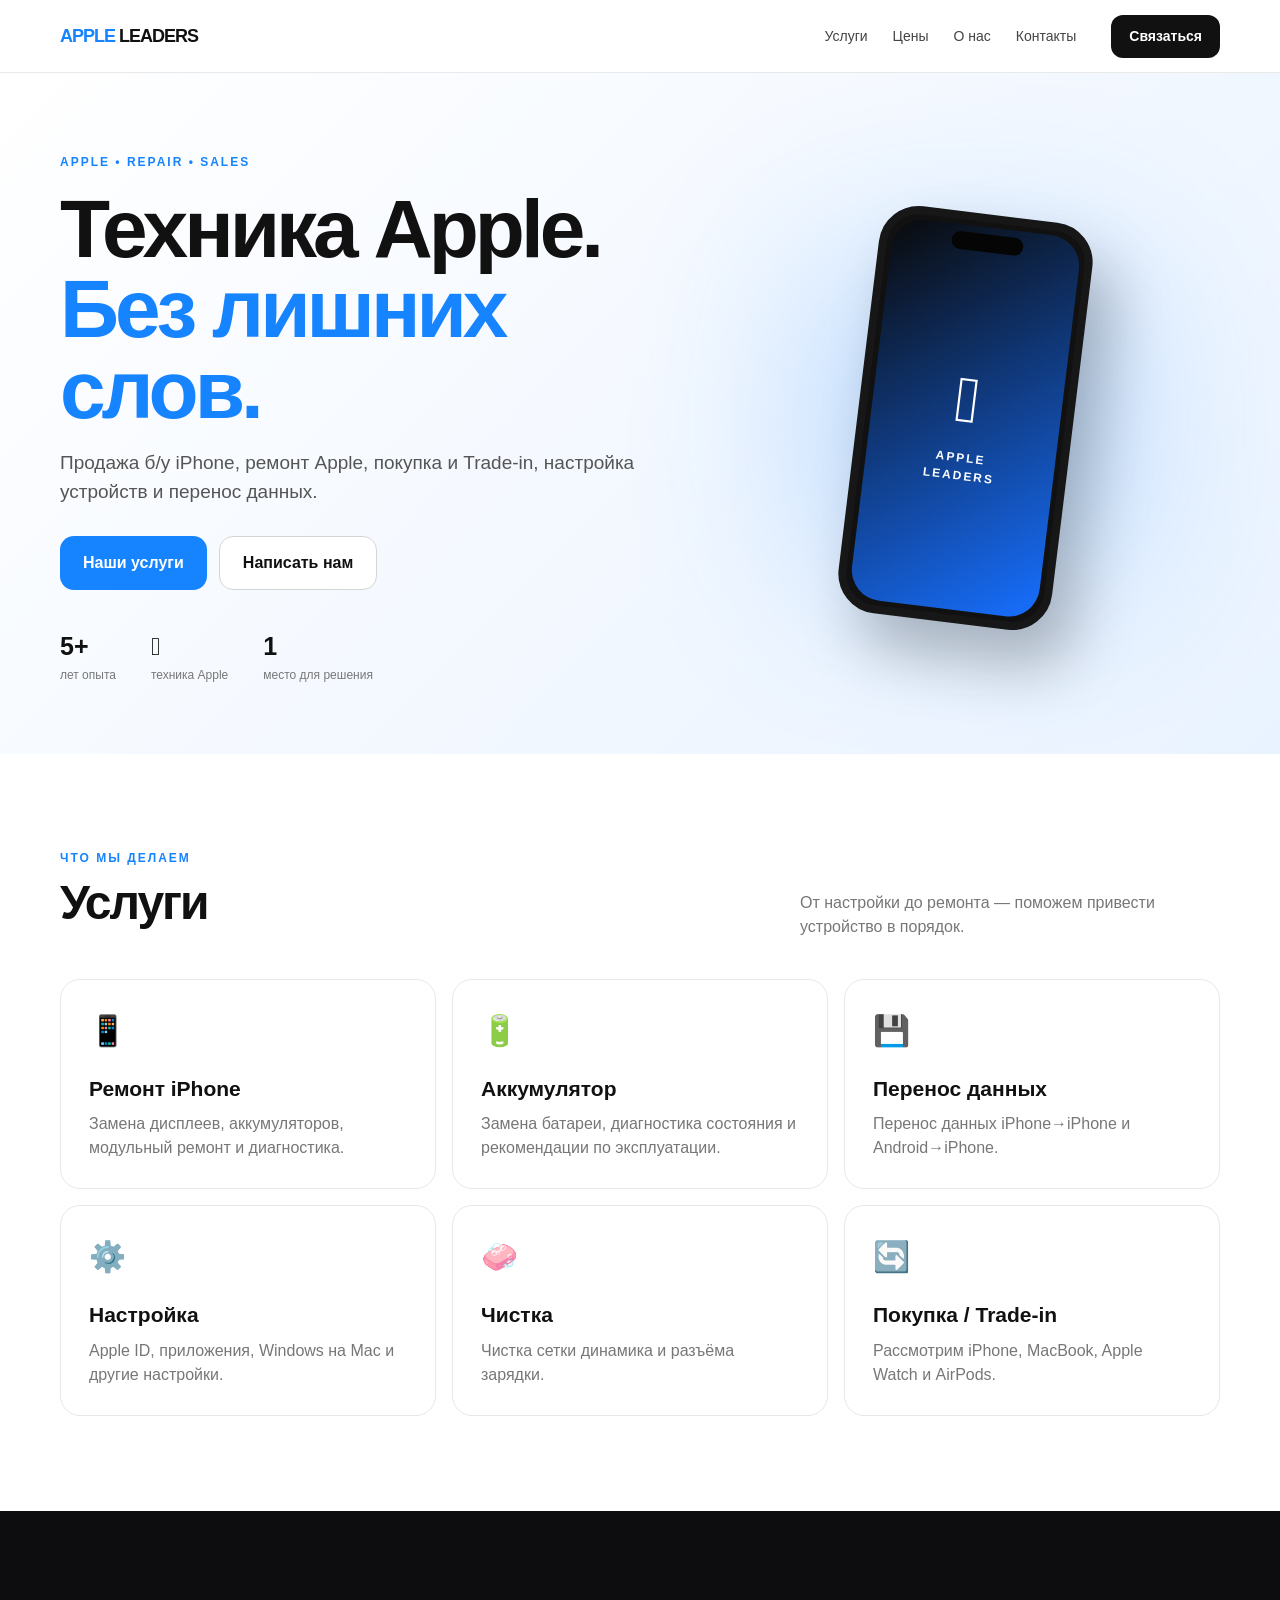
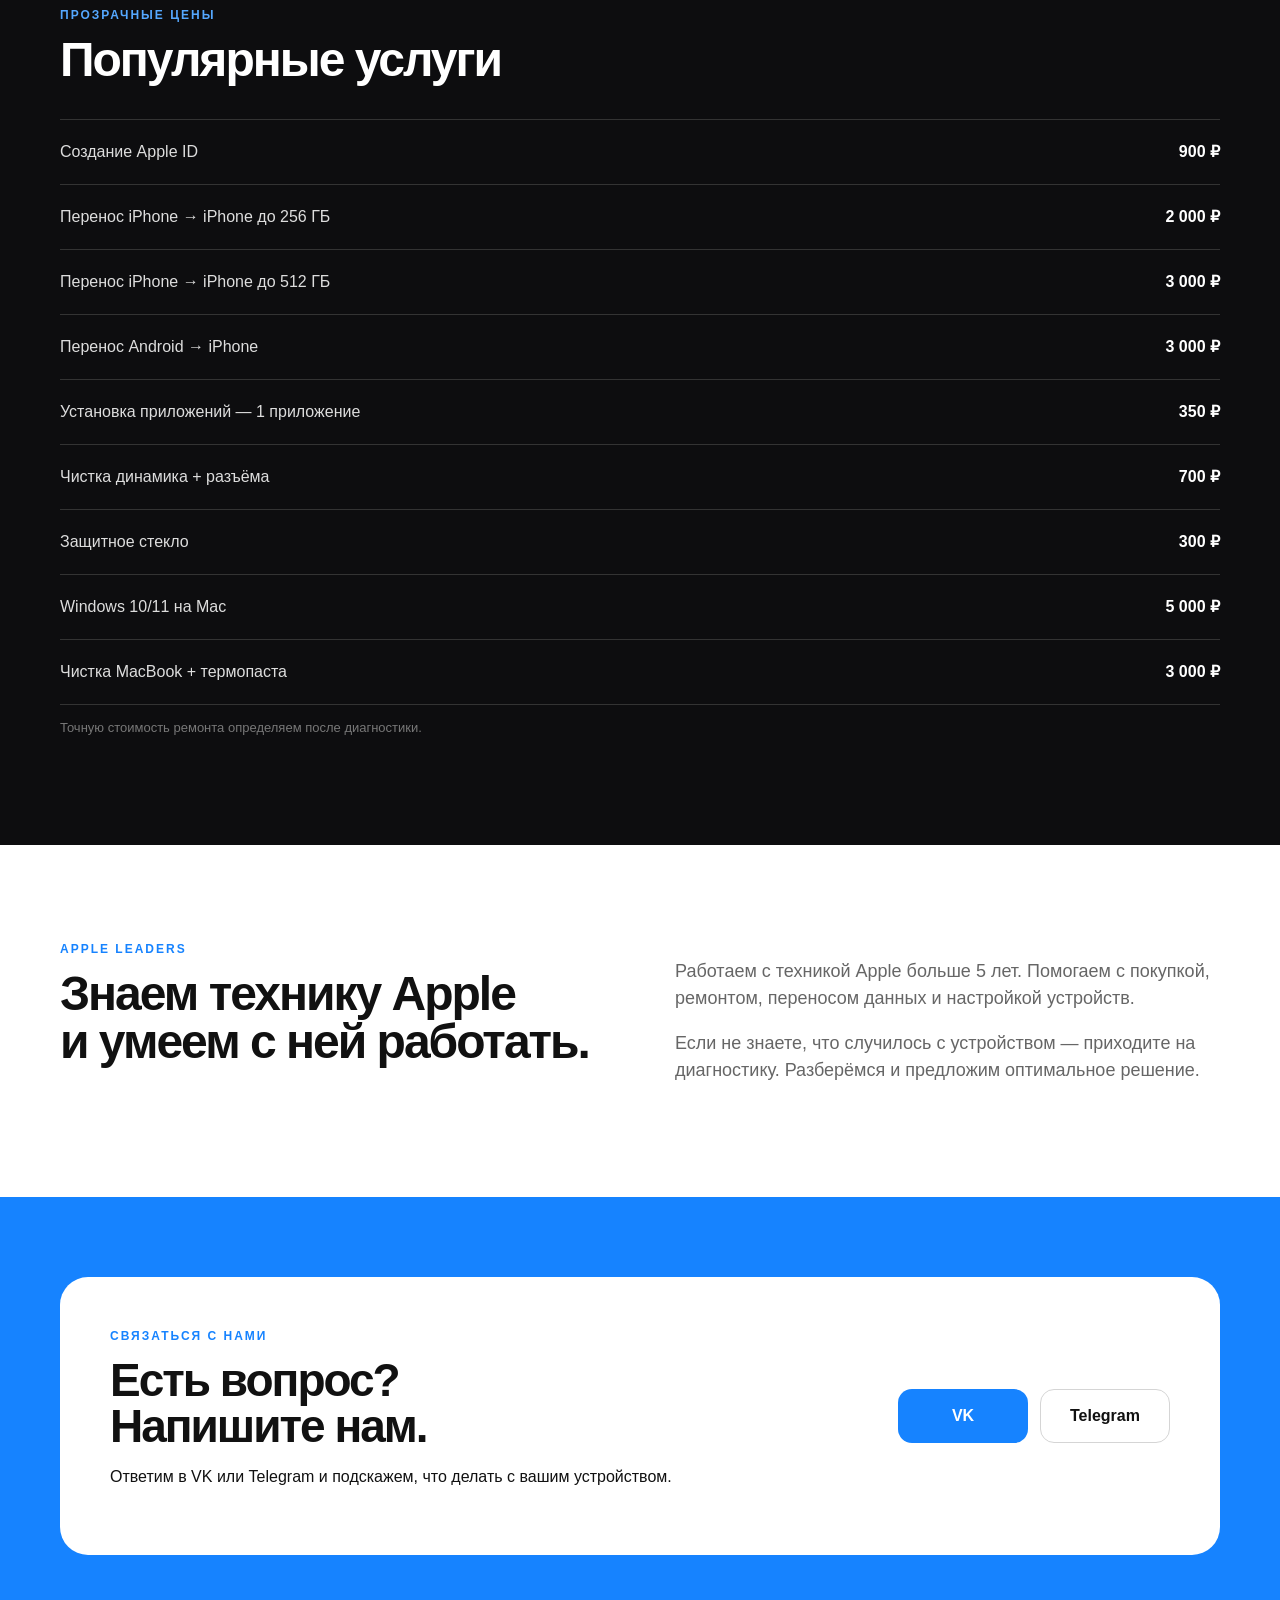
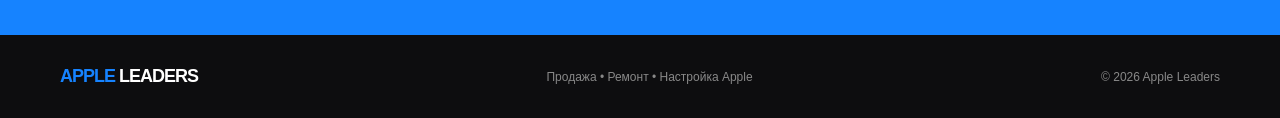
==== index.html @ 628ec152 "Add files via upload" ====
<!doctype html>
<html lang="ru">
<head>
  <meta charset="utf-8">
  <meta name="viewport" content="width=device-width, initial-scale=1">
  <meta name="description" content="Apple Leaders — продажа, ремонт и настройка техники Apple. Б/у iPhone, ремонт, Trade-in и услуги.">
  <title>Apple Leaders — Apple техника и ремонт</title>
  <link rel="stylesheet" href="style.css">
</head>
<body>
<header class="header">
  <div class="container nav">
    <a class="logo" href="#top"><span>APPLE</span> LEADERS</a>
    <nav>
      <a href="#services">Услуги</a>
      <a href="#prices">Цены</a>
      <a href="#about">О нас</a>
      <a href="#contacts">Контакты</a>
    </nav>
    <a class="nav-btn" href="#contacts">Связаться</a>
  </div>
</header>

<main id="top">
  <section class="hero">
    <div class="container hero-grid">
      <div>
        <div class="badge">APPLE • REPAIR • SALES</div>
        <h1>Техника Apple.<br><span>Без лишних слов.</span></h1>
        <p class="hero-text">Продажа б/у iPhone, ремонт Apple, покупка и Trade-in, настройка устройств и перенос данных.</p>
        <div class="hero-actions">
          <a class="btn primary" href="#services">Наши услуги</a>
          <a class="btn secondary" href="#contacts">Написать нам</a>
        </div>
        <div class="stats">
          <div><b>5+</b><span>лет опыта</span></div>
          <div><b></b><span>техника Apple</span></div>
          <div><b>1</b><span>место для решения</span></div>
        </div>
      </div>
      <div class="device-card">
        <div class="glow"></div>
        <div class="iphone">
          <div class="camera"></div>
          <div class="screen">
            <div class="screen-logo"></div>
            <div class="screen-text">APPLE<br>LEADERS</div>
          </div>
        </div>
      </div>
    </div>
  </section>

  <section id="services" class="section">
    <div class="container">
      <div class="section-head">
        <div><div class="eyebrow">ЧТО МЫ ДЕЛАЕМ</div><h2>Услуги</h2></div>
        <p>От настройки до ремонта — поможем привести устройство в порядок.</p>
      </div>
      <div class="cards">
        <article class="card"><div class="icon">📱</div><h3>Ремонт iPhone</h3><p>Замена дисплеев, аккумуляторов, модульный ремонт и диагностика.</p></article>
        <article class="card"><div class="icon">🔋</div><h3>Аккумулятор</h3><p>Замена батареи, диагностика состояния и рекомендации по эксплуатации.</p></article>
        <article class="card"><div class="icon">💾</div><h3>Перенос данных</h3><p>Перенос данных iPhone→iPhone и Android→iPhone.</p></article>
        <article class="card"><div class="icon">⚙️</div><h3>Настройка</h3><p>Apple ID, приложения, Windows на Mac и другие настройки.</p></article>
        <article class="card"><div class="icon">🧼</div><h3>Чистка</h3><p>Чистка сетки динамика и разъёма зарядки.</p></article>
        <article class="card"><div class="icon">🔄</div><h3>Покупка / Trade-in</h3><p>Рассмотрим iPhone, MacBook, Apple Watch и AirPods.</p></article>
      </div>
    </div>
  </section>

  <section id="prices" class="section dark-section">
    <div class="container">
      <div class="eyebrow">ПРОЗРАЧНЫЕ ЦЕНЫ</div>
      <h2>Популярные услуги</h2>
      <div class="price-list">
        <div><span>Создание Apple ID</span><b>900 ₽</b></div>
        <div><span>Перенос iPhone → iPhone до 256 ГБ</span><b>2 000 ₽</b></div>
        <div><span>Перенос iPhone → iPhone до 512 ГБ</span><b>3 000 ₽</b></div>
        <div><span>Перенос Android → iPhone</span><b>3 000 ₽</b></div>
        <div><span>Установка приложений — 1 приложение</span><b>350 ₽</b></div>
        <div><span>Чистка динамика + разъёма</span><b>700 ₽</b></div>
        <div><span>Защитное стекло</span><b>300 ₽</b></div>
        <div><span>Windows 10/11 на Mac</span><b>5 000 ₽</b></div>
        <div><span>Чистка MacBook + термопаста</span><b>3 000 ₽</b></div>
      </div>
      <p class="note">Точную стоимость ремонта определяем после диагностики.</p>
    </div>
  </section>

  <section id="about" class="section">
    <div class="container about">
      <div>
        <div class="eyebrow">APPLE LEADERS</div>
        <h2>Знаем технику Apple<br>и умеем с ней работать.</h2>
      </div>
      <div class="about-text">
        <p>Работаем с техникой Apple больше 5 лет. Помогаем с покупкой, ремонтом, переносом данных и настройкой устройств.</p>
        <p>Если не знаете, что случилось с устройством — приходите на диагностику. Разберёмся и предложим оптимальное решение.</p>
      </div>
    </div>
  </section>

  <section id="contacts" class="contact-section">
    <div class="container contact-box">
      <div>
        <div class="eyebrow">СВЯЗАТЬСЯ С НАМИ</div>
        <h2>Есть вопрос?<br>Напишите нам.</h2>
        <p>Ответим в VK или Telegram и подскажем, что делать с вашим устройством.</p>
      </div>
      <div class="contact-actions">
        <a class="btn primary big" href="https://vk.ru/appleleadersphone" target="_blank" rel="noopener">VK</a>
        <a class="btn secondary big" href="https://t.me/appleleaders" target="_blank" rel="noopener">Telegram</a>
      </div>
    </div>
  </section>
</main>

<footer>
  <div class="container footer">
    <div class="logo"><span>APPLE</span> LEADERS</div>
    <div>Продажа • Ремонт • Настройка Apple</div>
    <div>© 2026 Apple Leaders</div>
  </div>
</footer>
</body>
</html>
---- style.css ----
*{box-sizing:border-box}html{scroll-behavior:smooth}body{margin:0;font-family:-apple-system,BlinkMacSystemFont,"Segoe UI",Arial,sans-serif;background:#fff;color:#111;line-height:1.5}.container{width:min(1160px,calc(100% - 40px));margin:auto}.header{position:sticky;top:0;z-index:10;background:rgba(255,255,255,.92);backdrop-filter:blur(14px);border-bottom:1px solid #e9e9e9}.nav{height:72px;display:flex;align-items:center;gap:35px}.logo{font-weight:900;letter-spacing:-1px;text-decoration:none;color:#111;font-size:18px;white-space:nowrap}.logo span{color:#1683ff}.nav nav{display:flex;gap:25px;margin-left:auto}.nav nav a{color:#444;text-decoration:none;font-size:14px}.nav-btn{background:#111;color:#fff;text-decoration:none;padding:11px 18px;border-radius:12px;font-weight:700;font-size:14px}.hero{overflow:hidden;background:linear-gradient(135deg,#fff 0%,#f3f8ff 55%,#e9f3ff 100%);padding:80px 0 70px}.hero-grid{display:grid;grid-template-columns:1.1fr .9fr;align-items:center;gap:30px}.badge,.eyebrow{color:#1683ff;font-weight:800;font-size:12px;letter-spacing:2px}.hero h1{font-size:clamp(48px,7vw,82px);line-height:.98;letter-spacing:-4px;margin:18px 0}.hero h1 span{color:#1683ff}.hero-text{max-width:650px;color:#555;font-size:19px}.hero-actions{display:flex;gap:12px;margin:30px 0}.btn{display:inline-flex;justify-content:center;align-items:center;text-decoration:none;border-radius:14px;padding:14px 23px;font-weight:800}.primary{background:#1683ff;color:#fff}.secondary{border:1px solid #d5d5d5;color:#111;background:#fff}.stats{display:flex;gap:35px;margin-top:38px}.stats div{display:flex;flex-direction:column}.stats b{font-size:25px}.stats span{color:#777;font-size:12px}.device-card{height:460px;display:flex;align-items:center;justify-content:center;position:relative}.glow{position:absolute;width:330px;height:330px;background:#1683ff;filter:blur(90px);opacity:.22}.iphone{width:215px;height:410px;border:8px solid #171717;border-radius:40px;background:#111;position:relative;box-shadow:25px 35px 60px rgba(0,0,0,.25);transform:rotate(7deg)}.screen{position:absolute;inset:5px;border-radius:31px;background:linear-gradient(145deg,#0a0a0a,#176fff);display:flex;align-items:center;justify-content:center;flex-direction:column;color:white}.camera{position:absolute;z-index:2;top:12px;left:50%;transform:translateX(-50%);width:72px;height:18px;background:#050505;border-radius:20px}.screen-logo{font-size:65px}.screen-text{text-align:center;font-weight:900;letter-spacing:2px;font-size:12px}.section{padding:95px 0}.section-head{display:flex;justify-content:space-between;align-items:end;margin-bottom:40px}.section-head p{max-width:420px;color:#777;margin:0}h2{font-size:48px;line-height:1;letter-spacing:-2px;margin:12px 0}.cards{display:grid;grid-template-columns:repeat(3,1fr);gap:16px}.card{border:1px solid #e8e8e8;border-radius:20px;padding:28px;min-height:210px;transition:.2s}.card:hover{transform:translateY(-4px);box-shadow:0 15px 40px rgba(0,0,0,.07)}.icon{font-size:30px;margin-bottom:20px}.card h3{margin:0 0 8px;font-size:21px}.card p{margin:0;color:#777}.dark-section{background:#0d0d0f;color:#fff}.dark-section .eyebrow{color:#55a8ff}.price-list{margin-top:35px;border-top:1px solid #333}.price-list div{display:flex;justify-content:space-between;gap:20px;padding:20px 0;border-bottom:1px solid #333;color:#ddd}.price-list b{color:#fff;white-space:nowrap}.note{color:#777;font-size:13px}.about{display:grid;grid-template-columns:1fr 1fr;gap:70px;align-items:start}.about-text{color:#666;font-size:18px}.contact-section{padding:80px 0;background:#1683ff}.contact-box{background:#fff;border-radius:28px;padding:50px;display:flex;align-items:center;justify-content:space-between;gap:30px}.contact-actions{display:flex;gap:12px}.big{min-width:130px}.contact-section h2{font-size:46px}footer{background:#0d0d0f;color:#888;padding:28px 0}.footer{display:flex;justify-content:space-between;gap:20px;align-items:center;font-size:12px}.footer .logo{color:#fff}.footer .logo span{color:#1683ff}@media(max-width:800px){.nav{gap:15px}.nav nav{display:none}.hero{padding-top:55px}.hero-grid{grid-template-columns:1fr}.device-card{height:360px}.cards{grid-template-columns:1fr 1fr}.about{grid-template-columns:1fr;gap:20px}.contact-box{flex-direction:column;align-items:flex-start}.footer{flex-direction:column;align-items:flex-start}}@media(max-width:520px){.container{width:min(100% - 28px,1160px)}.hero h1{font-size:50px;letter-spacing:-3px}.hero-text{font-size:16px}.stats{gap:18px}.cards{grid-template-columns:1fr}.section{padding:65px 0}h2{font-size:38px}.section-head{display:block}.section-head p{margin-top:18px}.contact-box{padding:30px}.contact-section h2{font-size:38px}.contact-actions{width:100%}.contact-actions .btn{flex:1}.footer{font-size:11px}}
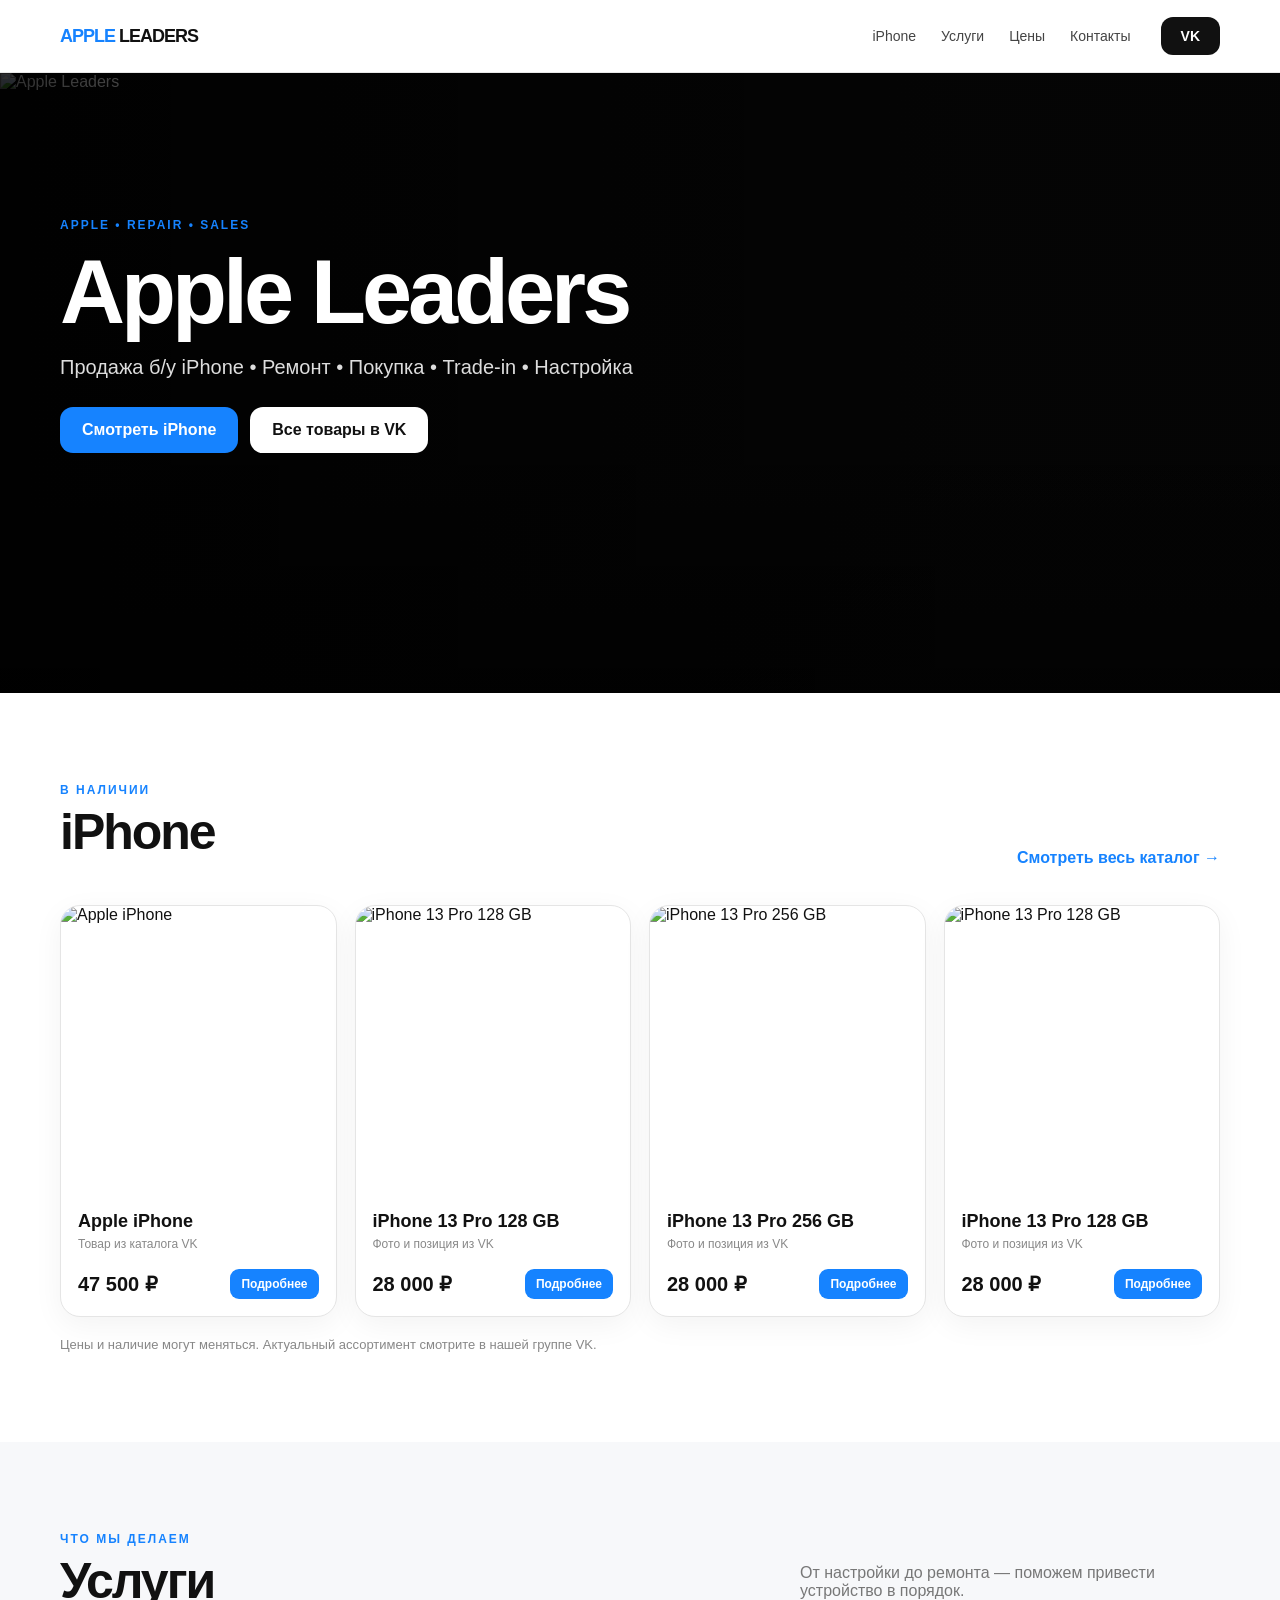
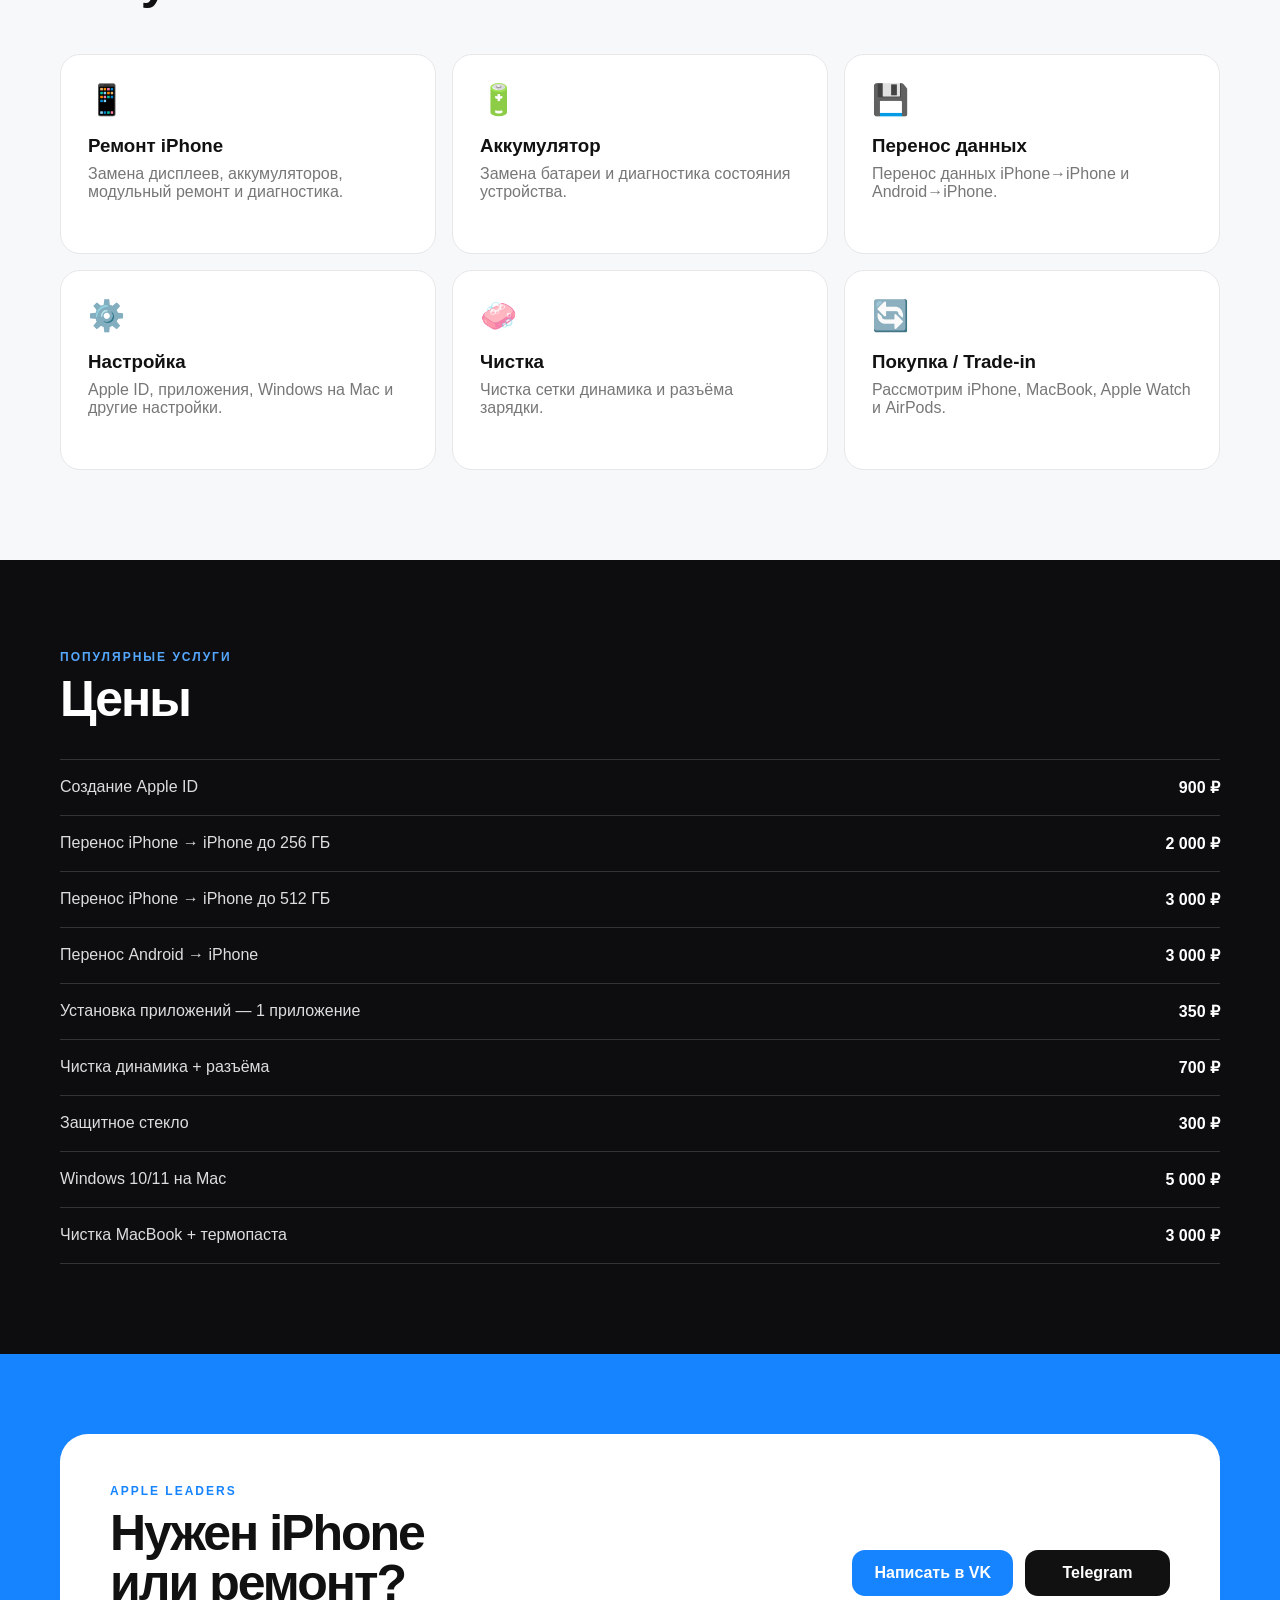
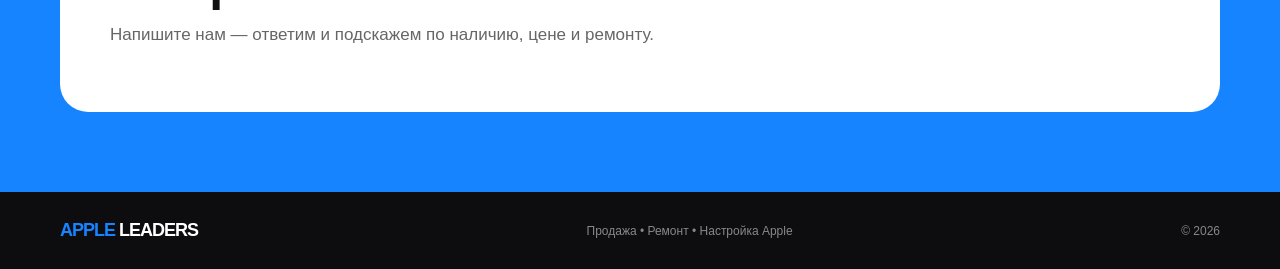
==== commit 4f8d905a: "Add files via upload" ====
--- a/index.html
+++ b/index.html
@@ -1,126 +1,99 @@
 <!doctype html>
 <html lang="ru">
 <head>
-  <meta charset="utf-8">
-  <meta name="viewport" content="width=device-width, initial-scale=1">
-  <meta name="description" content="Apple Leaders — продажа, ремонт и настройка техники Apple. Б/у iPhone, ремонт, Trade-in и услуги.">
-  <title>Apple Leaders — Apple техника и ремонт</title>
-  <link rel="stylesheet" href="style.css">
+<meta charset="utf-8">
+<meta name="viewport" content="width=device-width,initial-scale=1">
+<meta name="description" content="Apple Leaders — продажа б/у iPhone, ремонт и настройка техники Apple.">
+<title>Apple Leaders — Apple техника и ремонт</title>
+<link rel="stylesheet" href="style.css">
 </head>
 <body>
 <header class="header">
   <div class="container nav">
     <a class="logo" href="#top"><span>APPLE</span> LEADERS</a>
-    <nav>
-      <a href="#services">Услуги</a>
-      <a href="#prices">Цены</a>
-      <a href="#about">О нас</a>
-      <a href="#contacts">Контакты</a>
-    </nav>
-    <a class="nav-btn" href="#contacts">Связаться</a>
+    <nav><a href="#catalog">iPhone</a><a href="#services">Услуги</a><a href="#prices">Цены</a><a href="#contacts">Контакты</a></nav>
+    <a class="nav-btn" href="https://vk.ru/appleleadersphone" target="_blank" rel="noopener">VK</a>
   </div>
 </header>
 
 <main id="top">
-  <section class="hero">
-    <div class="container hero-grid">
-      <div>
-        <div class="badge">APPLE • REPAIR • SALES</div>
-        <h1>Техника Apple.<br><span>Без лишних слов.</span></h1>
-        <p class="hero-text">Продажа б/у iPhone, ремонт Apple, покупка и Trade-in, настройка устройств и перенос данных.</p>
-        <div class="hero-actions">
-          <a class="btn primary" href="#services">Наши услуги</a>
-          <a class="btn secondary" href="#contacts">Написать нам</a>
-        </div>
-        <div class="stats">
-          <div><b>5+</b><span>лет опыта</span></div>
-          <div><b></b><span>техника Apple</span></div>
-          <div><b>1</b><span>место для решения</span></div>
-        </div>
-      </div>
-      <div class="device-card">
-        <div class="glow"></div>
-        <div class="iphone">
-          <div class="camera"></div>
-          <div class="screen">
-            <div class="screen-logo"></div>
-            <div class="screen-text">APPLE<br>LEADERS</div>
-          </div>
-        </div>
-      </div>
+<section class="hero">
+  <div class="hero-image">
+    <img src="images/hero.jpg" alt="Apple Leaders">
+  </div>
+  <div class="hero-overlay"></div>
+  <div class="container hero-content">
+    <div class="badge">APPLE • REPAIR • SALES</div>
+    <h1>Apple Leaders</h1>
+    <p>Продажа б/у iPhone • Ремонт • Покупка • Trade-in • Настройка</p>
+    <div class="hero-actions">
+      <a class="btn primary" href="#catalog">Смотреть iPhone</a>
+      <a class="btn secondary" href="https://vk.ru/appleleadersphone" target="_blank" rel="noopener">Все товары в VK</a>
     </div>
-  </section>
+  </div>
+</section>
 
-  <section id="services" class="section">
-    <div class="container">
-      <div class="section-head">
-        <div><div class="eyebrow">ЧТО МЫ ДЕЛАЕМ</div><h2>Услуги</h2></div>
-        <p>От настройки до ремонта — поможем привести устройство в порядок.</p>
-      </div>
-      <div class="cards">
-        <article class="card"><div class="icon">📱</div><h3>Ремонт iPhone</h3><p>Замена дисплеев, аккумуляторов, модульный ремонт и диагностика.</p></article>
-        <article class="card"><div class="icon">🔋</div><h3>Аккумулятор</h3><p>Замена батареи, диагностика состояния и рекомендации по эксплуатации.</p></article>
-        <article class="card"><div class="icon">💾</div><h3>Перенос данных</h3><p>Перенос данных iPhone→iPhone и Android→iPhone.</p></article>
-        <article class="card"><div class="icon">⚙️</div><h3>Настройка</h3><p>Apple ID, приложения, Windows на Mac и другие настройки.</p></article>
-        <article class="card"><div class="icon">🧼</div><h3>Чистка</h3><p>Чистка сетки динамика и разъёма зарядки.</p></article>
-        <article class="card"><div class="icon">🔄</div><h3>Покупка / Trade-in</h3><p>Рассмотрим iPhone, MacBook, Apple Watch и AirPods.</p></article>
-      </div>
+<section id="catalog" class="section">
+  <div class="container">
+    <div class="section-head">
+      <div><div class="eyebrow">В НАЛИЧИИ</div><h2>iPhone</h2></div>
+      <a class="all-link" href="https://vk.ru/appleleadersphone" target="_blank" rel="noopener">Смотреть весь каталог →</a>
     </div>
-  </section>
+    <div class="products">
+      <article class="product">
+        <img src="images/iphone-1.jpg" alt="Apple iPhone">
+        <div class="product-info"><div class="product-title">Apple iPhone</div><div class="product-meta">Товар из каталога VK</div><div class="product-bottom"><b>47 500 ₽</b><a href="https://vk.ru/appleleadersphone" target="_blank" rel="noopener">Подробнее</a></div></div>
+      </article>
+      <article class="product">
+        <img src="images/iphone-2.jpg" alt="iPhone 13 Pro 128 GB">
+        <div class="product-info"><div class="product-title">iPhone 13 Pro 128 GB</div><div class="product-meta">Фото и позиция из VK</div><div class="product-bottom"><b>28 000 ₽</b><a href="https://vk.ru/appleleadersphone" target="_blank" rel="noopener">Подробнее</a></div></div>
+      </article>
+      <article class="product">
+        <img src="images/iphone-3.jpg" alt="iPhone 13 Pro 256 GB">
+        <div class="product-info"><div class="product-title">iPhone 13 Pro 256 GB</div><div class="product-meta">Фото и позиция из VK</div><div class="product-bottom"><b>28 000 ₽</b><a href="https://vk.ru/appleleadersphone" target="_blank" rel="noopener">Подробнее</a></div></div>
+      </article>
+      <article class="product">
+        <img src="images/iphone-4.jpg" alt="iPhone 13 Pro 128 GB">
+        <div class="product-info"><div class="product-title">iPhone 13 Pro 128 GB</div><div class="product-meta">Фото и позиция из VK</div><div class="product-bottom"><b>28 000 ₽</b><a href="https://vk.ru/appleleadersphone" target="_blank" rel="noopener">Подробнее</a></div></div>
+      </article>
+    </div>
+    <div class="catalog-note">Цены и наличие могут меняться. Актуальный ассортимент смотрите в нашей группе VK.</div>
+  </div>
+</section>
 
-  <section id="prices" class="section dark-section">
-    <div class="container">
-      <div class="eyebrow">ПРОЗРАЧНЫЕ ЦЕНЫ</div>
-      <h2>Популярные услуги</h2>
-      <div class="price-list">
-        <div><span>Создание Apple ID</span><b>900 ₽</b></div>
-        <div><span>Перенос iPhone → iPhone до 256 ГБ</span><b>2 000 ₽</b></div>
-        <div><span>Перенос iPhone → iPhone до 512 ГБ</span><b>3 000 ₽</b></div>
-        <div><span>Перенос Android → iPhone</span><b>3 000 ₽</b></div>
-        <div><span>Установка приложений — 1 приложение</span><b>350 ₽</b></div>
-        <div><span>Чистка динамика + разъёма</span><b>700 ₽</b></div>
-        <div><span>Защитное стекло</span><b>300 ₽</b></div>
-        <div><span>Windows 10/11 на Mac</span><b>5 000 ₽</b></div>
-        <div><span>Чистка MacBook + термопаста</span><b>3 000 ₽</b></div>
-      </div>
-      <p class="note">Точную стоимость ремонта определяем после диагностики.</p>
-    </div>
-  </section>
+<section id="services" class="section light">
+<div class="container">
+<div class="section-head"><div><div class="eyebrow">ЧТО МЫ ДЕЛАЕМ</div><h2>Услуги</h2></div><p>От настройки до ремонта — поможем привести устройство в порядок.</p></div>
+<div class="cards">
+<article class="card"><div class="icon">📱</div><h3>Ремонт iPhone</h3><p>Замена дисплеев, аккумуляторов, модульный ремонт и диагностика.</p></article>
+<article class="card"><div class="icon">🔋</div><h3>Аккумулятор</h3><p>Замена батареи и диагностика состояния устройства.</p></article>
+<article class="card"><div class="icon">💾</div><h3>Перенос данных</h3><p>Перенос данных iPhone→iPhone и Android→iPhone.</p></article>
+<article class="card"><div class="icon">⚙️</div><h3>Настройка</h3><p>Apple ID, приложения, Windows на Mac и другие настройки.</p></article>
+<article class="card"><div class="icon">🧼</div><h3>Чистка</h3><p>Чистка сетки динамика и разъёма зарядки.</p></article>
+<article class="card"><div class="icon">🔄</div><h3>Покупка / Trade-in</h3><p>Рассмотрим iPhone, MacBook, Apple Watch и AirPods.</p></article>
+</div></div>
+</section>
 
-  <section id="about" class="section">
-    <div class="container about">
-      <div>
-        <div class="eyebrow">APPLE LEADERS</div>
-        <h2>Знаем технику Apple<br>и умеем с ней работать.</h2>
-      </div>
-      <div class="about-text">
-        <p>Работаем с техникой Apple больше 5 лет. Помогаем с покупкой, ремонтом, переносом данных и настройкой устройств.</p>
-        <p>Если не знаете, что случилось с устройством — приходите на диагностику. Разберёмся и предложим оптимальное решение.</p>
-      </div>
-    </div>
-  </section>
+<section id="prices" class="section dark">
+<div class="container"><div class="eyebrow">ПОПУЛЯРНЫЕ УСЛУГИ</div><h2>Цены</h2>
+<div class="price-list">
+<div><span>Создание Apple ID</span><b>900 ₽</b></div>
+<div><span>Перенос iPhone → iPhone до 256 ГБ</span><b>2 000 ₽</b></div>
+<div><span>Перенос iPhone → iPhone до 512 ГБ</span><b>3 000 ₽</b></div>
+<div><span>Перенос Android → iPhone</span><b>3 000 ₽</b></div>
+<div><span>Установка приложений — 1 приложение</span><b>350 ₽</b></div>
+<div><span>Чистка динамика + разъёма</span><b>700 ₽</b></div>
+<div><span>Защитное стекло</span><b>300 ₽</b></div>
+<div><span>Windows 10/11 на Mac</span><b>5 000 ₽</b></div>
+<div><span>Чистка MacBook + термопаста</span><b>3 000 ₽</b></div>
+</div></div>
+</section>
 
-  <section id="contacts" class="contact-section">
-    <div class="container contact-box">
-      <div>
-        <div class="eyebrow">СВЯЗАТЬСЯ С НАМИ</div>
-        <h2>Есть вопрос?<br>Напишите нам.</h2>
-        <p>Ответим в VK или Telegram и подскажем, что делать с вашим устройством.</p>
-      </div>
-      <div class="contact-actions">
-        <a class="btn primary big" href="https://vk.ru/appleleadersphone" target="_blank" rel="noopener">VK</a>
-        <a class="btn secondary big" href="https://t.me/appleleaders" target="_blank" rel="noopener">Telegram</a>
-      </div>
-    </div>
-  </section>
+<section id="contacts" class="contact">
+<div class="container contact-box">
+<div><div class="eyebrow">APPLE LEADERS</div><h2>Нужен iPhone<br>или ремонт?</h2><p>Напишите нам — ответим и подскажем по наличию, цене и ремонту.</p></div>
+<div class="actions"><a class="btn primary big" href="https://vk.ru/appleleadersphone" target="_blank" rel="noopener">Написать в VK</a><a class="btn dark-btn big" href="https://t.me/appleleaders" target="_blank" rel="noopener">Telegram</a></div>
+</div></section>
 </main>
-
-<footer>
-  <div class="container footer">
-    <div class="logo"><span>APPLE</span> LEADERS</div>
-    <div>Продажа • Ремонт • Настройка Apple</div>
-    <div>© 2026 Apple Leaders</div>
-  </div>
-</footer>
-</body>
-</html>+<footer><div class="container footer"><div class="logo"><span>APPLE</span> LEADERS</div><div>Продажа • Ремонт • Настройка Apple</div><div>© 2026</div></div></footer>
+</body></html>
--- a/style.css
+++ b/style.css
@@ -1,2 +1 @@
-
-*{box-sizing:border-box}html{scroll-behavior:smooth}body{margin:0;font-family:-apple-system,BlinkMacSystemFont,"Segoe UI",Arial,sans-serif;background:#fff;color:#111;line-height:1.5}.container{width:min(1160px,calc(100% - 40px));margin:auto}.header{position:sticky;top:0;z-index:10;background:rgba(255,255,255,.92);backdrop-filter:blur(14px);border-bottom:1px solid #e9e9e9}.nav{height:72px;display:flex;align-items:center;gap:35px}.logo{font-weight:900;letter-spacing:-1px;text-decoration:none;color:#111;font-size:18px;white-space:nowrap}.logo span{color:#1683ff}.nav nav{display:flex;gap:25px;margin-left:auto}.nav nav a{color:#444;text-decoration:none;font-size:14px}.nav-btn{background:#111;color:#fff;text-decoration:none;padding:11px 18px;border-radius:12px;font-weight:700;font-size:14px}.hero{overflow:hidden;background:linear-gradient(135deg,#fff 0%,#f3f8ff 55%,#e9f3ff 100%);padding:80px 0 70px}.hero-grid{display:grid;grid-template-columns:1.1fr .9fr;align-items:center;gap:30px}.badge,.eyebrow{color:#1683ff;font-weight:800;font-size:12px;letter-spacing:2px}.hero h1{font-size:clamp(48px,7vw,82px);line-height:.98;letter-spacing:-4px;margin:18px 0}.hero h1 span{color:#1683ff}.hero-text{max-width:650px;color:#555;font-size:19px}.hero-actions{display:flex;gap:12px;margin:30px 0}.btn{display:inline-flex;justify-content:center;align-items:center;text-decoration:none;border-radius:14px;padding:14px 23px;font-weight:800}.primary{background:#1683ff;color:#fff}.secondary{border:1px solid #d5d5d5;color:#111;background:#fff}.stats{display:flex;gap:35px;margin-top:38px}.stats div{display:flex;flex-direction:column}.stats b{font-size:25px}.stats span{color:#777;font-size:12px}.device-card{height:460px;display:flex;align-items:center;justify-content:center;position:relative}.glow{position:absolute;width:330px;height:330px;background:#1683ff;filter:blur(90px);opacity:.22}.iphone{width:215px;height:410px;border:8px solid #171717;border-radius:40px;background:#111;position:relative;box-shadow:25px 35px 60px rgba(0,0,0,.25);transform:rotate(7deg)}.screen{position:absolute;inset:5px;border-radius:31px;background:linear-gradient(145deg,#0a0a0a,#176fff);display:flex;align-items:center;justify-content:center;flex-direction:column;color:white}.camera{position:absolute;z-index:2;top:12px;left:50%;transform:translateX(-50%);width:72px;height:18px;background:#050505;border-radius:20px}.screen-logo{font-size:65px}.screen-text{text-align:center;font-weight:900;letter-spacing:2px;font-size:12px}.section{padding:95px 0}.section-head{display:flex;justify-content:space-between;align-items:end;margin-bottom:40px}.section-head p{max-width:420px;color:#777;margin:0}h2{font-size:48px;line-height:1;letter-spacing:-2px;margin:12px 0}.cards{display:grid;grid-template-columns:repeat(3,1fr);gap:16px}.card{border:1px solid #e8e8e8;border-radius:20px;padding:28px;min-height:210px;transition:.2s}.card:hover{transform:translateY(-4px);box-shadow:0 15px 40px rgba(0,0,0,.07)}.icon{font-size:30px;margin-bottom:20px}.card h3{margin:0 0 8px;font-size:21px}.card p{margin:0;color:#777}.dark-section{background:#0d0d0f;color:#fff}.dark-section .eyebrow{color:#55a8ff}.price-list{margin-top:35px;border-top:1px solid #333}.price-list div{display:flex;justify-content:space-between;gap:20px;padding:20px 0;border-bottom:1px solid #333;color:#ddd}.price-list b{color:#fff;white-space:nowrap}.note{color:#777;font-size:13px}.about{display:grid;grid-template-columns:1fr 1fr;gap:70px;align-items:start}.about-text{color:#666;font-size:18px}.contact-section{padding:80px 0;background:#1683ff}.contact-box{background:#fff;border-radius:28px;padding:50px;display:flex;align-items:center;justify-content:space-between;gap:30px}.contact-actions{display:flex;gap:12px}.big{min-width:130px}.contact-section h2{font-size:46px}footer{background:#0d0d0f;color:#888;padding:28px 0}.footer{display:flex;justify-content:space-between;gap:20px;align-items:center;font-size:12px}.footer .logo{color:#fff}.footer .logo span{color:#1683ff}@media(max-width:800px){.nav{gap:15px}.nav nav{display:none}.hero{padding-top:55px}.hero-grid{grid-template-columns:1fr}.device-card{height:360px}.cards{grid-template-columns:1fr 1fr}.about{grid-template-columns:1fr;gap:20px}.contact-box{flex-direction:column;align-items:flex-start}.footer{flex-direction:column;align-items:flex-start}}@media(max-width:520px){.container{width:min(100% - 28px,1160px)}.hero h1{font-size:50px;letter-spacing:-3px}.hero-text{font-size:16px}.stats{gap:18px}.cards{grid-template-columns:1fr}.section{padding:65px 0}h2{font-size:38px}.section-head{display:block}.section-head p{margin-top:18px}.contact-box{padding:30px}.contact-section h2{font-size:38px}.contact-actions{width:100%}.contact-actions .btn{flex:1}.footer{font-size:11px}}+*{box-sizing:border-box}html{scroll-behavior:smooth}body{margin:0;font-family:-apple-system,BlinkMacSystemFont,"Segoe UI",Arial,sans-serif;color:#111;background:#fff}a{text-decoration:none}.container{width:min(1160px,calc(100% - 40px));margin:auto}.header{position:sticky;top:0;z-index:20;background:rgba(255,255,255,.93);backdrop-filter:blur(14px);border-bottom:1px solid #e8e8e8}.nav{height:72px;display:flex;align-items:center;gap:30px}.logo{font-weight:900;letter-spacing:-1px;color:#111;font-size:18px}.logo span{color:#1683ff}.nav nav{display:flex;gap:25px;margin-left:auto}.nav nav a{font-size:14px;color:#444}.nav-btn{background:#111;color:#fff;padding:11px 20px;border-radius:12px;font-weight:800;font-size:14px}.hero{height:620px;position:relative;overflow:hidden;background:#050505;color:#fff}.hero-image{position:absolute;inset:0}.hero-image img{width:100%;height:100%;object-fit:cover;object-position:center}.hero-overlay{position:absolute;inset:0;background:linear-gradient(90deg,rgba(0,0,0,.82),rgba(0,0,0,.15) 75%),linear-gradient(0deg,rgba(0,0,0,.55),transparent 45%)}.hero-content{position:relative;z-index:2;padding-top:145px}.badge,.eyebrow{color:#1683ff;font-weight:900;font-size:12px;letter-spacing:2px}.hero h1{font-size:clamp(50px,8vw,90px);line-height:.95;letter-spacing:-4px;margin:18px 0 15px}.hero p{font-size:20px;max-width:650px;color:#ddd}.hero-actions{display:flex;gap:12px;margin-top:28px}.btn{display:inline-flex;align-items:center;justify-content:center;padding:14px 22px;border-radius:13px;font-weight:850}.primary{background:#1683ff;color:#fff}.secondary{background:#fff;color:#111}.section{padding:90px 0}.light{background:#f7f8fa}.section-head{display:flex;align-items:end;justify-content:space-between;gap:30px;margin-bottom:38px}.section-head p{max-width:420px;color:#777}.section h2,.contact h2{font-size:50px;line-height:1;letter-spacing:-2px;margin:10px 0}.all-link{color:#1683ff;font-weight:800}.products{display:grid;grid-template-columns:repeat(4,1fr);gap:18px}.product{background:#fff;border:1px solid #e5e5e5;border-radius:20px;overflow:hidden;box-shadow:0 8px 30px rgba(0,0,0,.05)}.product img{width:100%;aspect-ratio:1/1.05;object-fit:cover;display:block}.product-info{padding:17px}.product-title{font-weight:850;font-size:18px}.product-meta{color:#888;font-size:12px;margin-top:5px}.product-bottom{display:flex;justify-content:space-between;align-items:center;margin-top:18px;gap:10px}.product-bottom b{font-size:20px}.product-bottom a{background:#1683ff;color:#fff;padding:8px 11px;border-radius:9px;font-size:12px;font-weight:800}.catalog-note{margin-top:20px;color:#888;font-size:13px}.cards{display:grid;grid-template-columns:repeat(3,1fr);gap:16px}.card{background:#fff;border:1px solid #e7e7e7;border-radius:20px;padding:27px;min-height:200px}.icon{font-size:30px}.card h3{margin:18px 0 8px}.card p{color:#777;margin:0}.dark{background:#0d0d0f;color:#fff}.dark .eyebrow{color:#55a8ff}.price-list{margin-top:35px;border-top:1px solid #333}.price-list div{display:flex;justify-content:space-between;gap:20px;padding:18px 0;border-bottom:1px solid #333;color:#ddd}.price-list b{color:#fff;white-space:nowrap}.contact{padding:80px 0;background:#1683ff}.contact-box{background:#fff;border-radius:28px;padding:50px;display:flex;justify-content:space-between;align-items:center;gap:30px}.contact-box p{color:#666;font-size:17px;max-width:550px}.actions{display:flex;gap:12px}.dark-btn{background:#111;color:#fff}.big{min-width:145px}.footer{display:flex;justify-content:space-between;gap:20px;align-items:center;padding:28px 0;color:#888;font-size:12px}footer{background:#0d0d0f}.footer .logo{color:#fff}@media(max-width:900px){.products{grid-template-columns:repeat(2,1fr)}.cards{grid-template-columns:1fr 1fr}.hero{height:540px}.nav nav{display:none}.contact-box{flex-direction:column;align-items:flex-start}}@media(max-width:560px){.container{width:calc(100% - 28px)}.hero{height:500px}.hero-content{padding-top:105px}.hero h1{font-size:52px}.hero p{font-size:16px}.products,.cards{grid-template-columns:1fr}.section{padding:60px 0}.section-head{display:block}.all-link{display:inline-block;margin-top:10px}.contact-box{padding:30px}.actions{width:100%}.actions .btn{flex:1}.footer{flex-direction:column;align-items:flex-start}}
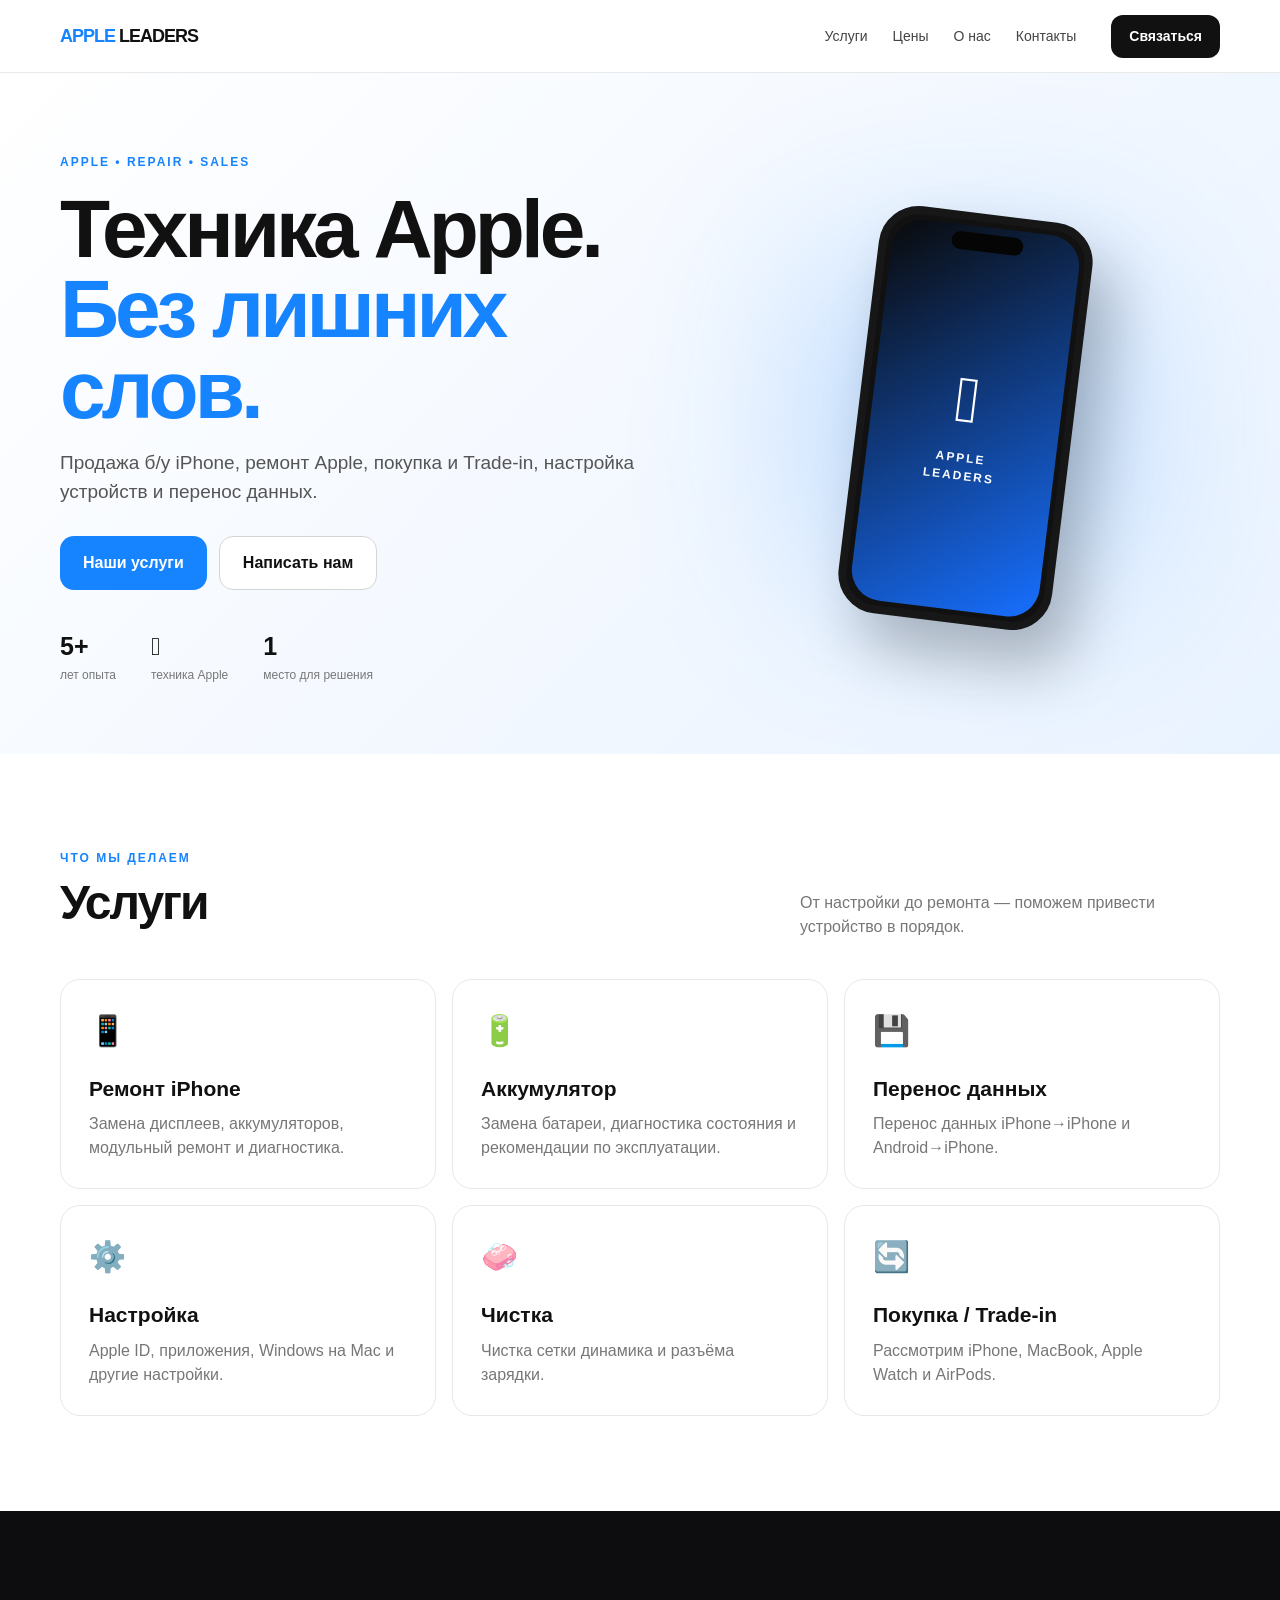
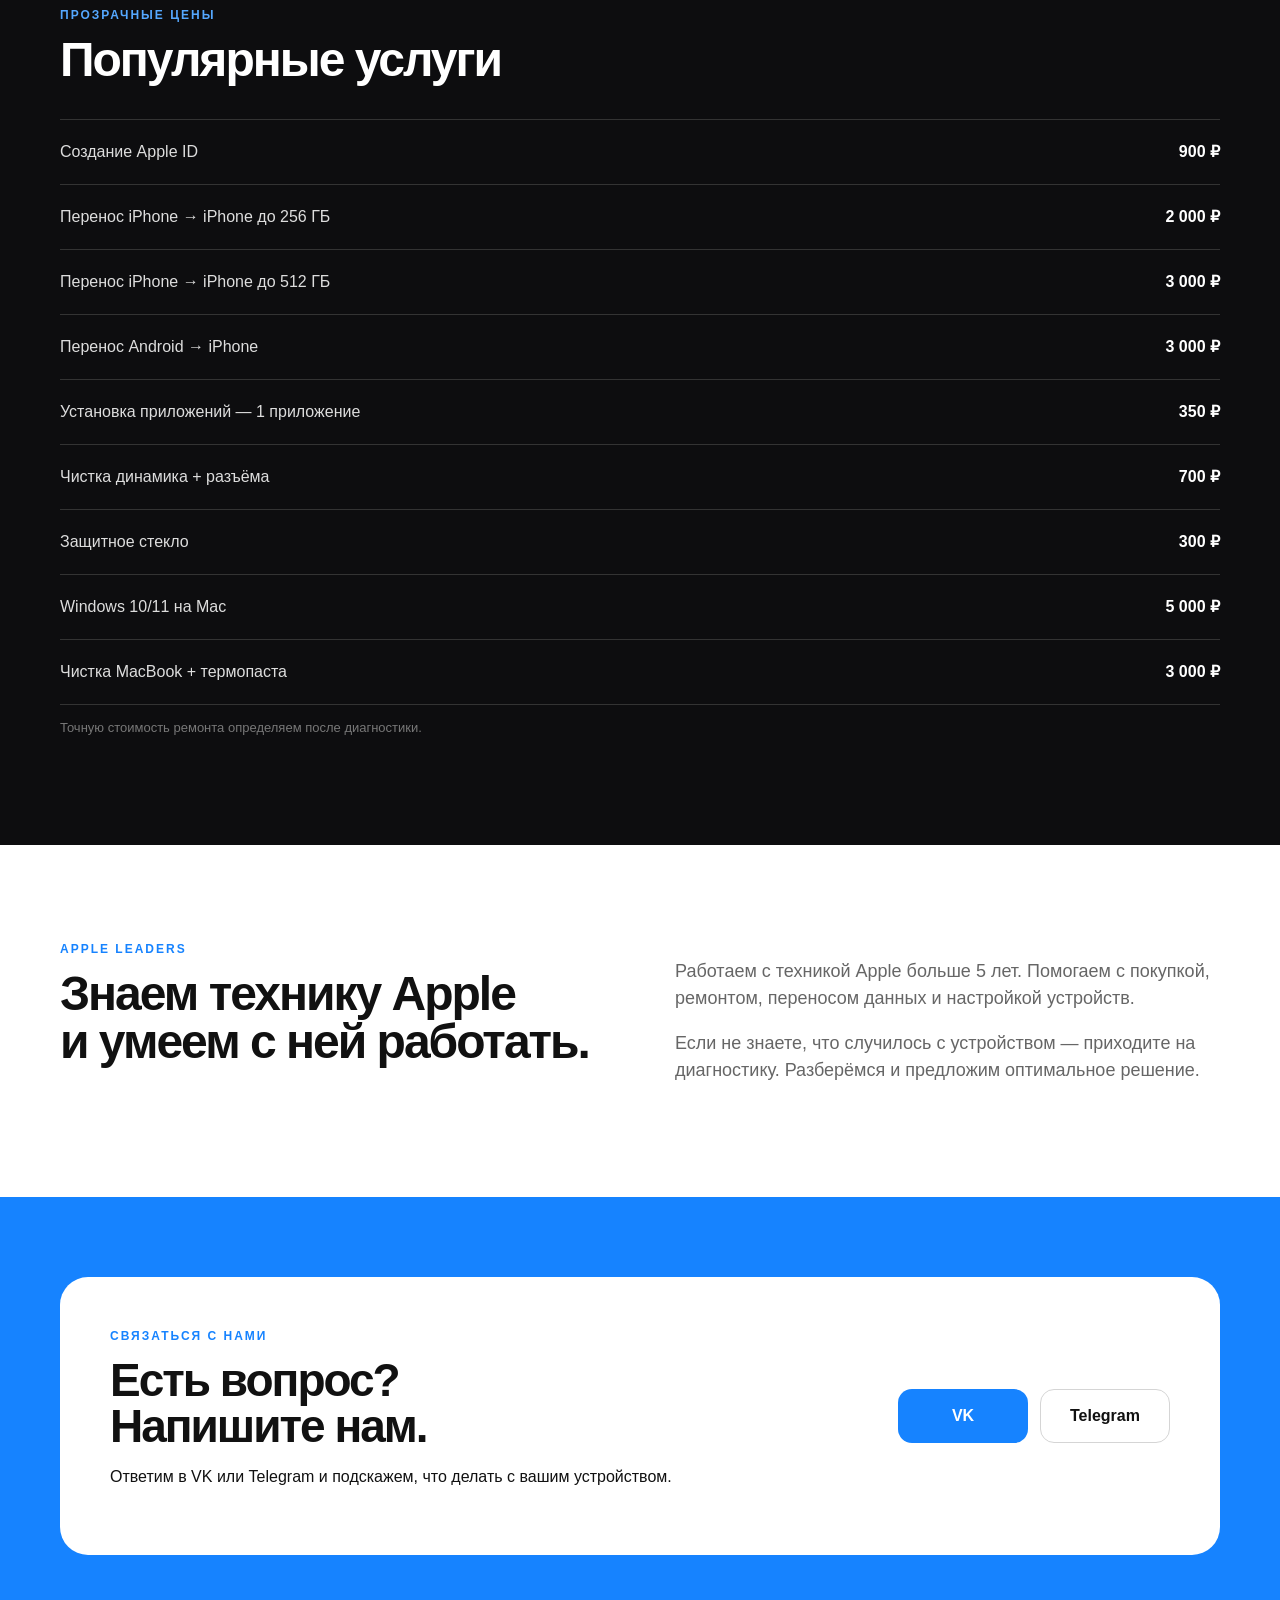
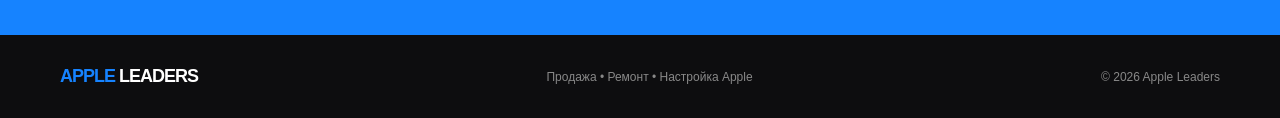
==== commit 913611af: "Add files via upload" ====
--- a/index.html
+++ b/index.html
@@ -1,99 +1,126 @@
 <!doctype html>
 <html lang="ru">
 <head>
-<meta charset="utf-8">
-<meta name="viewport" content="width=device-width,initial-scale=1">
-<meta name="description" content="Apple Leaders — продажа б/у iPhone, ремонт и настройка техники Apple.">
-<title>Apple Leaders — Apple техника и ремонт</title>
-<link rel="stylesheet" href="style.css">
+  <meta charset="utf-8">
+  <meta name="viewport" content="width=device-width, initial-scale=1">
+  <meta name="description" content="Apple Leaders — продажа, ремонт и настройка техники Apple. Б/у iPhone, ремонт, Trade-in и услуги.">
+  <title>Apple Leaders — Apple техника и ремонт</title>
+  <link rel="stylesheet" href="style.css">
 </head>
 <body>
 <header class="header">
   <div class="container nav">
     <a class="logo" href="#top"><span>APPLE</span> LEADERS</a>
-    <nav><a href="#catalog">iPhone</a><a href="#services">Услуги</a><a href="#prices">Цены</a><a href="#contacts">Контакты</a></nav>
-    <a class="nav-btn" href="https://vk.ru/appleleadersphone" target="_blank" rel="noopener">VK</a>
+    <nav>
+      <a href="#services">Услуги</a>
+      <a href="#prices">Цены</a>
+      <a href="#about">О нас</a>
+      <a href="#contacts">Контакты</a>
+    </nav>
+    <a class="nav-btn" href="#contacts">Связаться</a>
   </div>
 </header>
 
 <main id="top">
-<section class="hero">
-  <div class="hero-image">
-    <img src="images/hero.jpg" alt="Apple Leaders">
+  <section class="hero">
+    <div class="container hero-grid">
+      <div>
+        <div class="badge">APPLE • REPAIR • SALES</div>
+        <h1>Техника Apple.<br><span>Без лишних слов.</span></h1>
+        <p class="hero-text">Продажа б/у iPhone, ремонт Apple, покупка и Trade-in, настройка устройств и перенос данных.</p>
+        <div class="hero-actions">
+          <a class="btn primary" href="#services">Наши услуги</a>
+          <a class="btn secondary" href="#contacts">Написать нам</a>
+        </div>
+        <div class="stats">
+          <div><b>5+</b><span>лет опыта</span></div>
+          <div><b></b><span>техника Apple</span></div>
+          <div><b>1</b><span>место для решения</span></div>
+        </div>
+      </div>
+      <div class="device-card">
+        <div class="glow"></div>
+        <div class="iphone">
+          <div class="camera"></div>
+          <div class="screen">
+            <div class="screen-logo"></div>
+            <div class="screen-text">APPLE<br>LEADERS</div>
+          </div>
+        </div>
+      </div>
+    </div>
+  </section>
+
+  <section id="services" class="section">
+    <div class="container">
+      <div class="section-head">
+        <div><div class="eyebrow">ЧТО МЫ ДЕЛАЕМ</div><h2>Услуги</h2></div>
+        <p>От настройки до ремонта — поможем привести устройство в порядок.</p>
+      </div>
+      <div class="cards">
+        <article class="card"><div class="icon">📱</div><h3>Ремонт iPhone</h3><p>Замена дисплеев, аккумуляторов, модульный ремонт и диагностика.</p></article>
+        <article class="card"><div class="icon">🔋</div><h3>Аккумулятор</h3><p>Замена батареи, диагностика состояния и рекомендации по эксплуатации.</p></article>
+        <article class="card"><div class="icon">💾</div><h3>Перенос данных</h3><p>Перенос данных iPhone→iPhone и Android→iPhone.</p></article>
+        <article class="card"><div class="icon">⚙️</div><h3>Настройка</h3><p>Apple ID, приложения, Windows на Mac и другие настройки.</p></article>
+        <article class="card"><div class="icon">🧼</div><h3>Чистка</h3><p>Чистка сетки динамика и разъёма зарядки.</p></article>
+        <article class="card"><div class="icon">🔄</div><h3>Покупка / Trade-in</h3><p>Рассмотрим iPhone, MacBook, Apple Watch и AirPods.</p></article>
+      </div>
+    </div>
+  </section>
+
+  <section id="prices" class="section dark-section">
+    <div class="container">
+      <div class="eyebrow">ПРОЗРАЧНЫЕ ЦЕНЫ</div>
+      <h2>Популярные услуги</h2>
+      <div class="price-list">
+        <div><span>Создание Apple ID</span><b>900 ₽</b></div>
+        <div><span>Перенос iPhone → iPhone до 256 ГБ</span><b>2 000 ₽</b></div>
+        <div><span>Перенос iPhone → iPhone до 512 ГБ</span><b>3 000 ₽</b></div>
+        <div><span>Перенос Android → iPhone</span><b>3 000 ₽</b></div>
+        <div><span>Установка приложений — 1 приложение</span><b>350 ₽</b></div>
+        <div><span>Чистка динамика + разъёма</span><b>700 ₽</b></div>
+        <div><span>Защитное стекло</span><b>300 ₽</b></div>
+        <div><span>Windows 10/11 на Mac</span><b>5 000 ₽</b></div>
+        <div><span>Чистка MacBook + термопаста</span><b>3 000 ₽</b></div>
+      </div>
+      <p class="note">Точную стоимость ремонта определяем после диагностики.</p>
+    </div>
+  </section>
+
+  <section id="about" class="section">
+    <div class="container about">
+      <div>
+        <div class="eyebrow">APPLE LEADERS</div>
+        <h2>Знаем технику Apple<br>и умеем с ней работать.</h2>
+      </div>
+      <div class="about-text">
+        <p>Работаем с техникой Apple больше 5 лет. Помогаем с покупкой, ремонтом, переносом данных и настройкой устройств.</p>
+        <p>Если не знаете, что случилось с устройством — приходите на диагностику. Разберёмся и предложим оптимальное решение.</p>
+      </div>
+    </div>
+  </section>
+
+  <section id="contacts" class="contact-section">
+    <div class="container contact-box">
+      <div>
+        <div class="eyebrow">СВЯЗАТЬСЯ С НАМИ</div>
+        <h2>Есть вопрос?<br>Напишите нам.</h2>
+        <p>Ответим в VK или Telegram и подскажем, что делать с вашим устройством.</p>
+      </div>
+      <div class="contact-actions">
+        <a class="btn primary big" href="https://vk.ru/appleleadersphone" target="_blank" rel="noopener">VK</a>
+        <a class="btn secondary big" href="https://t.me/appleleaders" target="_blank" rel="noopener">Telegram</a>
+      </div>
+    </div>
+  </section>
+</main>
+
+<footer>
+  <div class="container footer">
+    <div class="logo"><span>APPLE</span> LEADERS</div>
+    <div>Продажа • Ремонт • Настройка Apple</div>
+    <div>© 2026 Apple Leaders</div>
   </div>
-  <div class="hero-overlay"></div>
-  <div class="container hero-content">
-    <div class="badge">APPLE • REPAIR • SALES</div>
-    <h1>Apple Leaders</h1>
-    <p>Продажа б/у iPhone • Ремонт • Покупка • Trade-in • Настройка</p>
-    <div class="hero-actions">
-      <a class="btn primary" href="#catalog">Смотреть iPhone</a>
-      <a class="btn secondary" href="https://vk.ru/appleleadersphone" target="_blank" rel="noopener">Все товары в VK</a>
-    </div>
-  </div>
-</section>
-
-<section id="catalog" class="section">
-  <div class="container">
-    <div class="section-head">
-      <div><div class="eyebrow">В НАЛИЧИИ</div><h2>iPhone</h2></div>
-      <a class="all-link" href="https://vk.ru/appleleadersphone" target="_blank" rel="noopener">Смотреть весь каталог →</a>
-    </div>
-    <div class="products">
-      <article class="product">
-        <img src="images/iphone-1.jpg" alt="Apple iPhone">
-        <div class="product-info"><div class="product-title">Apple iPhone</div><div class="product-meta">Товар из каталога VK</div><div class="product-bottom"><b>47 500 ₽</b><a href="https://vk.ru/appleleadersphone" target="_blank" rel="noopener">Подробнее</a></div></div>
-      </article>
-      <article class="product">
-        <img src="images/iphone-2.jpg" alt="iPhone 13 Pro 128 GB">
-        <div class="product-info"><div class="product-title">iPhone 13 Pro 128 GB</div><div class="product-meta">Фото и позиция из VK</div><div class="product-bottom"><b>28 000 ₽</b><a href="https://vk.ru/appleleadersphone" target="_blank" rel="noopener">Подробнее</a></div></div>
-      </article>
-      <article class="product">
-        <img src="images/iphone-3.jpg" alt="iPhone 13 Pro 256 GB">
-        <div class="product-info"><div class="product-title">iPhone 13 Pro 256 GB</div><div class="product-meta">Фото и позиция из VK</div><div class="product-bottom"><b>28 000 ₽</b><a href="https://vk.ru/appleleadersphone" target="_blank" rel="noopener">Подробнее</a></div></div>
-      </article>
-      <article class="product">
-        <img src="images/iphone-4.jpg" alt="iPhone 13 Pro 128 GB">
-        <div class="product-info"><div class="product-title">iPhone 13 Pro 128 GB</div><div class="product-meta">Фото и позиция из VK</div><div class="product-bottom"><b>28 000 ₽</b><a href="https://vk.ru/appleleadersphone" target="_blank" rel="noopener">Подробнее</a></div></div>
-      </article>
-    </div>
-    <div class="catalog-note">Цены и наличие могут меняться. Актуальный ассортимент смотрите в нашей группе VK.</div>
-  </div>
-</section>
-
-<section id="services" class="section light">
-<div class="container">
-<div class="section-head"><div><div class="eyebrow">ЧТО МЫ ДЕЛАЕМ</div><h2>Услуги</h2></div><p>От настройки до ремонта — поможем привести устройство в порядок.</p></div>
-<div class="cards">
-<article class="card"><div class="icon">📱</div><h3>Ремонт iPhone</h3><p>Замена дисплеев, аккумуляторов, модульный ремонт и диагностика.</p></article>
-<article class="card"><div class="icon">🔋</div><h3>Аккумулятор</h3><p>Замена батареи и диагностика состояния устройства.</p></article>
-<article class="card"><div class="icon">💾</div><h3>Перенос данных</h3><p>Перенос данных iPhone→iPhone и Android→iPhone.</p></article>
-<article class="card"><div class="icon">⚙️</div><h3>Настройка</h3><p>Apple ID, приложения, Windows на Mac и другие настройки.</p></article>
-<article class="card"><div class="icon">🧼</div><h3>Чистка</h3><p>Чистка сетки динамика и разъёма зарядки.</p></article>
-<article class="card"><div class="icon">🔄</div><h3>Покупка / Trade-in</h3><p>Рассмотрим iPhone, MacBook, Apple Watch и AirPods.</p></article>
-</div></div>
-</section>
-
-<section id="prices" class="section dark">
-<div class="container"><div class="eyebrow">ПОПУЛЯРНЫЕ УСЛУГИ</div><h2>Цены</h2>
-<div class="price-list">
-<div><span>Создание Apple ID</span><b>900 ₽</b></div>
-<div><span>Перенос iPhone → iPhone до 256 ГБ</span><b>2 000 ₽</b></div>
-<div><span>Перенос iPhone → iPhone до 512 ГБ</span><b>3 000 ₽</b></div>
-<div><span>Перенос Android → iPhone</span><b>3 000 ₽</b></div>
-<div><span>Установка приложений — 1 приложение</span><b>350 ₽</b></div>
-<div><span>Чистка динамика + разъёма</span><b>700 ₽</b></div>
-<div><span>Защитное стекло</span><b>300 ₽</b></div>
-<div><span>Windows 10/11 на Mac</span><b>5 000 ₽</b></div>
-<div><span>Чистка MacBook + термопаста</span><b>3 000 ₽</b></div>
-</div></div>
-</section>
-
-<section id="contacts" class="contact">
-<div class="container contact-box">
-<div><div class="eyebrow">APPLE LEADERS</div><h2>Нужен iPhone<br>или ремонт?</h2><p>Напишите нам — ответим и подскажем по наличию, цене и ремонту.</p></div>
-<div class="actions"><a class="btn primary big" href="https://vk.ru/appleleadersphone" target="_blank" rel="noopener">Написать в VK</a><a class="btn dark-btn big" href="https://t.me/appleleaders" target="_blank" rel="noopener">Telegram</a></div>
-</div></section>
-</main>
-<footer><div class="container footer"><div class="logo"><span>APPLE</span> LEADERS</div><div>Продажа • Ремонт • Настройка Apple</div><div>© 2026</div></div></footer>
-</body></html>+</footer>
+</body>
+</html>
--- a/style.css
+++ b/style.css
@@ -1 +1,2 @@
-*{box-sizing:border-box}html{scroll-behavior:smooth}body{margin:0;font-family:-apple-system,BlinkMacSystemFont,"Segoe UI",Arial,sans-serif;color:#111;background:#fff}a{text-decoration:none}.container{width:min(1160px,calc(100% - 40px));margin:auto}.header{position:sticky;top:0;z-index:20;background:rgba(255,255,255,.93);backdrop-filter:blur(14px);border-bottom:1px solid #e8e8e8}.nav{height:72px;display:flex;align-items:center;gap:30px}.logo{font-weight:900;letter-spacing:-1px;color:#111;font-size:18px}.logo span{color:#1683ff}.nav nav{display:flex;gap:25px;margin-left:auto}.nav nav a{font-size:14px;color:#444}.nav-btn{background:#111;color:#fff;padding:11px 20px;border-radius:12px;font-weight:800;font-size:14px}.hero{height:620px;position:relative;overflow:hidden;background:#050505;color:#fff}.hero-image{position:absolute;inset:0}.hero-image img{width:100%;height:100%;object-fit:cover;object-position:center}.hero-overlay{position:absolute;inset:0;background:linear-gradient(90deg,rgba(0,0,0,.82),rgba(0,0,0,.15) 75%),linear-gradient(0deg,rgba(0,0,0,.55),transparent 45%)}.hero-content{position:relative;z-index:2;padding-top:145px}.badge,.eyebrow{color:#1683ff;font-weight:900;font-size:12px;letter-spacing:2px}.hero h1{font-size:clamp(50px,8vw,90px);line-height:.95;letter-spacing:-4px;margin:18px 0 15px}.hero p{font-size:20px;max-width:650px;color:#ddd}.hero-actions{display:flex;gap:12px;margin-top:28px}.btn{display:inline-flex;align-items:center;justify-content:center;padding:14px 22px;border-radius:13px;font-weight:850}.primary{background:#1683ff;color:#fff}.secondary{background:#fff;color:#111}.section{padding:90px 0}.light{background:#f7f8fa}.section-head{display:flex;align-items:end;justify-content:space-between;gap:30px;margin-bottom:38px}.section-head p{max-width:420px;color:#777}.section h2,.contact h2{font-size:50px;line-height:1;letter-spacing:-2px;margin:10px 0}.all-link{color:#1683ff;font-weight:800}.products{display:grid;grid-template-columns:repeat(4,1fr);gap:18px}.product{background:#fff;border:1px solid #e5e5e5;border-radius:20px;overflow:hidden;box-shadow:0 8px 30px rgba(0,0,0,.05)}.product img{width:100%;aspect-ratio:1/1.05;object-fit:cover;display:block}.product-info{padding:17px}.product-title{font-weight:850;font-size:18px}.product-meta{color:#888;font-size:12px;margin-top:5px}.product-bottom{display:flex;justify-content:space-between;align-items:center;margin-top:18px;gap:10px}.product-bottom b{font-size:20px}.product-bottom a{background:#1683ff;color:#fff;padding:8px 11px;border-radius:9px;font-size:12px;font-weight:800}.catalog-note{margin-top:20px;color:#888;font-size:13px}.cards{display:grid;grid-template-columns:repeat(3,1fr);gap:16px}.card{background:#fff;border:1px solid #e7e7e7;border-radius:20px;padding:27px;min-height:200px}.icon{font-size:30px}.card h3{margin:18px 0 8px}.card p{color:#777;margin:0}.dark{background:#0d0d0f;color:#fff}.dark .eyebrow{color:#55a8ff}.price-list{margin-top:35px;border-top:1px solid #333}.price-list div{display:flex;justify-content:space-between;gap:20px;padding:18px 0;border-bottom:1px solid #333;color:#ddd}.price-list b{color:#fff;white-space:nowrap}.contact{padding:80px 0;background:#1683ff}.contact-box{background:#fff;border-radius:28px;padding:50px;display:flex;justify-content:space-between;align-items:center;gap:30px}.contact-box p{color:#666;font-size:17px;max-width:550px}.actions{display:flex;gap:12px}.dark-btn{background:#111;color:#fff}.big{min-width:145px}.footer{display:flex;justify-content:space-between;gap:20px;align-items:center;padding:28px 0;color:#888;font-size:12px}footer{background:#0d0d0f}.footer .logo{color:#fff}@media(max-width:900px){.products{grid-template-columns:repeat(2,1fr)}.cards{grid-template-columns:1fr 1fr}.hero{height:540px}.nav nav{display:none}.contact-box{flex-direction:column;align-items:flex-start}}@media(max-width:560px){.container{width:calc(100% - 28px)}.hero{height:500px}.hero-content{padding-top:105px}.hero h1{font-size:52px}.hero p{font-size:16px}.products,.cards{grid-template-columns:1fr}.section{padding:60px 0}.section-head{display:block}.all-link{display:inline-block;margin-top:10px}.contact-box{padding:30px}.actions{width:100%}.actions .btn{flex:1}.footer{flex-direction:column;align-items:flex-start}}+
+*{box-sizing:border-box}html{scroll-behavior:smooth}body{margin:0;font-family:-apple-system,BlinkMacSystemFont,"Segoe UI",Arial,sans-serif;background:#fff;color:#111;line-height:1.5}.container{width:min(1160px,calc(100% - 40px));margin:auto}.header{position:sticky;top:0;z-index:10;background:rgba(255,255,255,.92);backdrop-filter:blur(14px);border-bottom:1px solid #e9e9e9}.nav{height:72px;display:flex;align-items:center;gap:35px}.logo{font-weight:900;letter-spacing:-1px;text-decoration:none;color:#111;font-size:18px;white-space:nowrap}.logo span{color:#1683ff}.nav nav{display:flex;gap:25px;margin-left:auto}.nav nav a{color:#444;text-decoration:none;font-size:14px}.nav-btn{background:#111;color:#fff;text-decoration:none;padding:11px 18px;border-radius:12px;font-weight:700;font-size:14px}.hero{overflow:hidden;background:linear-gradient(135deg,#fff 0%,#f3f8ff 55%,#e9f3ff 100%);padding:80px 0 70px}.hero-grid{display:grid;grid-template-columns:1.1fr .9fr;align-items:center;gap:30px}.badge,.eyebrow{color:#1683ff;font-weight:800;font-size:12px;letter-spacing:2px}.hero h1{font-size:clamp(48px,7vw,82px);line-height:.98;letter-spacing:-4px;margin:18px 0}.hero h1 span{color:#1683ff}.hero-text{max-width:650px;color:#555;font-size:19px}.hero-actions{display:flex;gap:12px;margin:30px 0}.btn{display:inline-flex;justify-content:center;align-items:center;text-decoration:none;border-radius:14px;padding:14px 23px;font-weight:800}.primary{background:#1683ff;color:#fff}.secondary{border:1px solid #d5d5d5;color:#111;background:#fff}.stats{display:flex;gap:35px;margin-top:38px}.stats div{display:flex;flex-direction:column}.stats b{font-size:25px}.stats span{color:#777;font-size:12px}.device-card{height:460px;display:flex;align-items:center;justify-content:center;position:relative}.glow{position:absolute;width:330px;height:330px;background:#1683ff;filter:blur(90px);opacity:.22}.iphone{width:215px;height:410px;border:8px solid #171717;border-radius:40px;background:#111;position:relative;box-shadow:25px 35px 60px rgba(0,0,0,.25);transform:rotate(7deg)}.screen{position:absolute;inset:5px;border-radius:31px;background:linear-gradient(145deg,#0a0a0a,#176fff);display:flex;align-items:center;justify-content:center;flex-direction:column;color:white}.camera{position:absolute;z-index:2;top:12px;left:50%;transform:translateX(-50%);width:72px;height:18px;background:#050505;border-radius:20px}.screen-logo{font-size:65px}.screen-text{text-align:center;font-weight:900;letter-spacing:2px;font-size:12px}.section{padding:95px 0}.section-head{display:flex;justify-content:space-between;align-items:end;margin-bottom:40px}.section-head p{max-width:420px;color:#777;margin:0}h2{font-size:48px;line-height:1;letter-spacing:-2px;margin:12px 0}.cards{display:grid;grid-template-columns:repeat(3,1fr);gap:16px}.card{border:1px solid #e8e8e8;border-radius:20px;padding:28px;min-height:210px;transition:.2s}.card:hover{transform:translateY(-4px);box-shadow:0 15px 40px rgba(0,0,0,.07)}.icon{font-size:30px;margin-bottom:20px}.card h3{margin:0 0 8px;font-size:21px}.card p{margin:0;color:#777}.dark-section{background:#0d0d0f;color:#fff}.dark-section .eyebrow{color:#55a8ff}.price-list{margin-top:35px;border-top:1px solid #333}.price-list div{display:flex;justify-content:space-between;gap:20px;padding:20px 0;border-bottom:1px solid #333;color:#ddd}.price-list b{color:#fff;white-space:nowrap}.note{color:#777;font-size:13px}.about{display:grid;grid-template-columns:1fr 1fr;gap:70px;align-items:start}.about-text{color:#666;font-size:18px}.contact-section{padding:80px 0;background:#1683ff}.contact-box{background:#fff;border-radius:28px;padding:50px;display:flex;align-items:center;justify-content:space-between;gap:30px}.contact-actions{display:flex;gap:12px}.big{min-width:130px}.contact-section h2{font-size:46px}footer{background:#0d0d0f;color:#888;padding:28px 0}.footer{display:flex;justify-content:space-between;gap:20px;align-items:center;font-size:12px}.footer .logo{color:#fff}.footer .logo span{color:#1683ff}@media(max-width:800px){.nav{gap:15px}.nav nav{display:none}.hero{padding-top:55px}.hero-grid{grid-template-columns:1fr}.device-card{height:360px}.cards{grid-template-columns:1fr 1fr}.about{grid-template-columns:1fr;gap:20px}.contact-box{flex-direction:column;align-items:flex-start}.footer{flex-direction:column;align-items:flex-start}}@media(max-width:520px){.container{width:min(100% - 28px,1160px)}.hero h1{font-size:50px;letter-spacing:-3px}.hero-text{font-size:16px}.stats{gap:18px}.cards{grid-template-columns:1fr}.section{padding:65px 0}h2{font-size:38px}.section-head{display:block}.section-head p{margin-top:18px}.contact-box{padding:30px}.contact-section h2{font-size:38px}.contact-actions{width:100%}.contact-actions .btn{flex:1}.footer{font-size:11px}}
